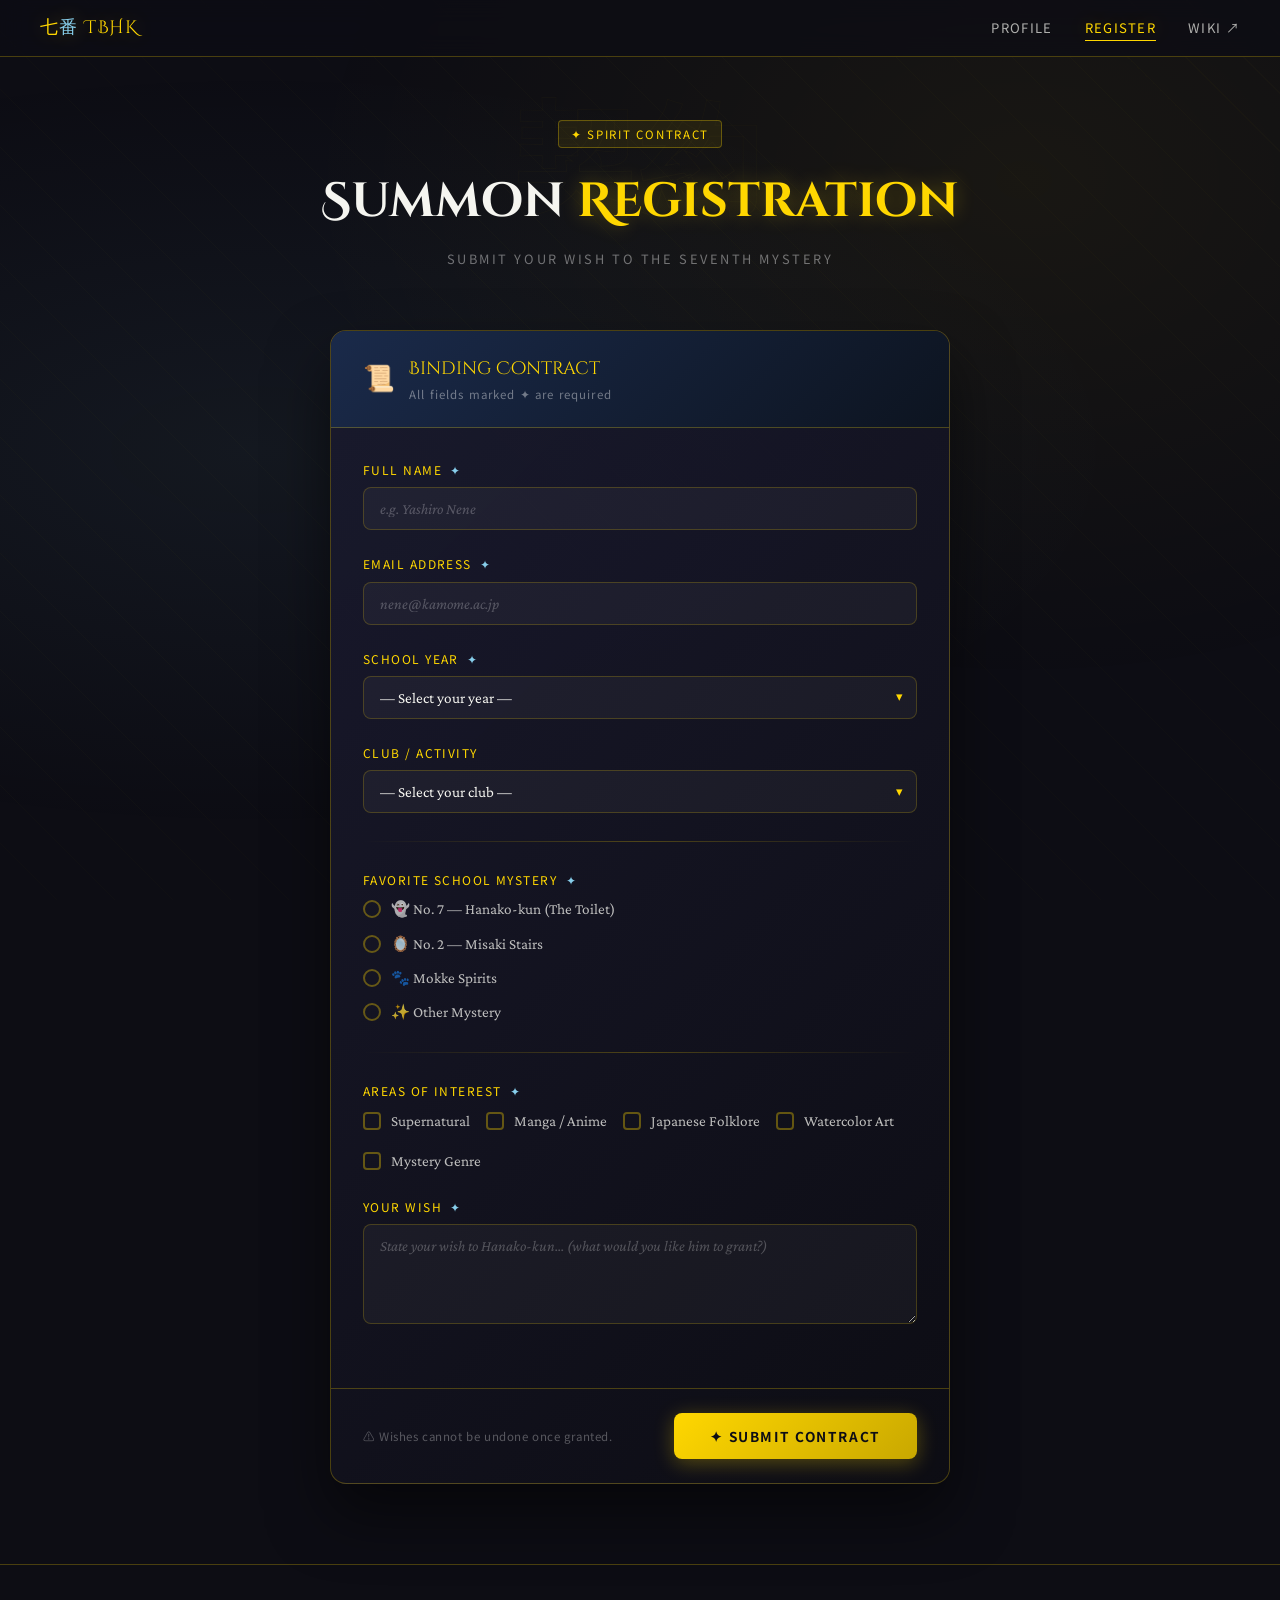
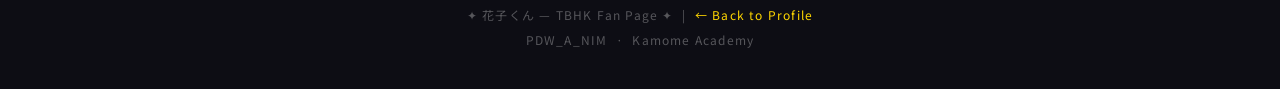
==== form.html @ 8c03b7d5 "first commit" ====
<!DOCTYPE html>
<html lang="id">
<head>
  <meta charset="UTF-8" />
  <meta name="viewport" content="width=device-width, initial-scale=1.0" />
  <title>TBHK — Summon Registration</title>
  <link rel="stylesheet" href="style.css" />
</head>
<body>

  <!-- NAVBAR -->
  <nav class="navbar">
    <a href="index.html" class="nav-logo">七<span>番</span> TBHK</a>
    <ul class="nav-links">
      <li><a href="index.html">Profile</a></li>
      <li><a href="form.html" class="active">Register</a></li>
      <li><a href="https://tbhk.fandom.com/wiki/Hanako" target="_blank">Wiki ↗</a></li>
    </ul>
  </nav>

  <!-- FORM HERO -->
  <div class="form-hero">
    <div class="hero-bg-text" style="font-size:clamp(50px,10vw,120px); opacity:0.4;">契約</div>
    <div class="section-tag" style="margin: 0 auto 16px; display:inline-flex;">✦ Spirit Contract</div>
    <h1 class="form-hero-title">Summon <span class="accent-gold">Registration</span></h1>
    <p class="form-hero-sub">Submit your wish to the seventh mystery</p>
  </div>

  <!-- FORM -->
  <div class="form-container">
    <div class="form-card">

      <!-- Form Header -->
      <div class="form-card-header">
        <span class="form-card-header-icon">📜</span>
        <div>
          <div class="form-card-title">Binding Contract</div>
          <div class="form-card-subtitle">All fields marked ✦ are required</div>
        </div>
      </div>

      <!-- Form Body -->
      <div class="form-body">

        <!-- Name -->
        <div class="form-group">
          <label class="form-label" for="name">Full Name <span class="required">✦</span></label>
          <input type="text" id="name" class="form-input" placeholder="e.g. Yashiro Nene" required />
        </div>

        <!-- Email -->
        <div class="form-group">
          <label class="form-label" for="email">Email Address <span class="required">✦</span></label>
          <input type="email" id="email" class="form-input" placeholder="nene@kamome.ac.jp" required />
        </div>

        <!-- School Year (Dropdown) -->
        <div class="form-group">
          <label class="form-label" for="year">School Year <span class="required">✦</span></label>
          <div class="select-wrap">
            <select id="year" class="form-select" required>
              <option value="" disabled selected>— Select your year —</option>
              <option value="1">1st Year</option>
              <option value="2">2nd Year</option>
              <option value="3">3rd Year</option>
              <option value="staff">Staff / Teacher</option>
            </select>
          </div>
        </div>

        <!-- Club (Dropdown) -->
        <div class="form-group">
          <label class="form-label" for="club">Club / Activity</label>
          <div class="select-wrap">
            <select id="club" class="form-select">
              <option value="" disabled selected>— Select your club —</option>
              <option value="broadcast">Broadcasting Club</option>
              <option value="art">Art Club</option>
              <option value="drama">Drama Club</option>
              <option value="none">No Club</option>
            </select>
          </div>
        </div>

        <div class="form-divider"></div>

        <!-- Favorite Mystery (Radio) -->
        <div class="form-group">
          <label class="form-label">Favorite School Mystery <span class="required">✦</span></label>
          <div class="radio-group">
            <label class="radio-item">
              <input type="radio" name="mystery" value="hanako" />
              👻 No. 7 — Hanako-kun (The Toilet)
            </label>
            <label class="radio-item">
              <input type="radio" name="mystery" value="misaki" />
              🪞 No. 2 — Misaki Stairs
            </label>
            <label class="radio-item">
              <input type="radio" name="mystery" value="mokke" />
              🐾 Mokke Spirits
            </label>
            <label class="radio-item">
              <input type="radio" name="mystery" value="other" />
              ✨ Other Mystery
            </label>
          </div>
        </div>

        <div class="form-divider"></div>

        <!-- Interests (Checkbox) -->
        <div class="form-group">
          <label class="form-label">Areas of Interest <span class="required">✦</span></label>
          <div class="checkbox-group inline">
            <label class="checkbox-item">
              <input type="checkbox" name="interest" value="supernatural" />
              Supernatural
            </label>
            <label class="checkbox-item">
              <input type="checkbox" name="interest" value="manga" />
              Manga / Anime
            </label>
            <label class="checkbox-item">
              <input type="checkbox" name="interest" value="folklore" />
              Japanese Folklore
            </label>
            <label class="checkbox-item">
              <input type="checkbox" name="interest" value="art" />
              Watercolor Art
            </label>
            <label class="checkbox-item">
              <input type="checkbox" name="interest" value="mystery" />
              Mystery Genre
            </label>
          </div>
        </div>

        <!-- Wish / Message -->
        <div class="form-group">
          <label class="form-label" for="wish">Your Wish <span class="required">✦</span></label>
          <textarea id="wish" class="form-textarea" placeholder="State your wish to Hanako-kun... (what would you like him to grant?)" required></textarea>
        </div>

      </div><!-- /form-body -->

      <!-- Form Footer -->
      <div class="form-footer">
        <span class="form-footer-note">⚠ Wishes cannot be undone once granted.</span>
        <button class="btn-submit" onclick="handleSubmit()">✦ Submit Contract</button>
      </div>

    </div><!-- /form-card -->
  </div>

  <!-- Toast -->
  <div class="toast" id="toast">
    <span>✦</span>
    <span id="toast-msg">Contract submitted successfully!</span>
  </div>

  <!-- FOOTER -->
  <footer>
    <p>✦ 花子くん — TBHK Fan Page ✦ &nbsp;|&nbsp; <a href="index.html">← Back to Profile</a></p>
    <p style="margin-top:6px;">PDW_A_NIM &nbsp;·&nbsp; Kamome Academy</p>
  </footer>

  <script src="main.js"></script>
</body>
</html>
---- style.css ----
/* =============================================
   TBHK THEME - HANAKO COLOR PALETTE
   Colors: #1a1a2e (deep navy/black), #FFD700 (gold),
           #87CEEB (sky blue), #ffffff, #c8a97e (aged paper)
   ============================================= */

@import url('https://fonts.googleapis.com/css2?family=Cinzel+Decorative:wght@400;700;900&family=Crimson+Pro:ital,wght@0,300;0,400;0,600;1,300;1,400&family=Noto+Sans+JP:wght@300;400;700&display=swap');

/* ---- CSS Variables ---- */
:root {
  --black: #0d0d14;
  --deep-navy: #1a1a2e;
  --navy: #16213e;
  --gold: #FFD700;
  --gold-dark: #c9a800;
  --gold-light: #fff0a0;
  --sky: #87CEEB;
  --sky-dark: #5aabd6;
  --white: #f5f5f0;
  --paper: #e8dcc8;
  --ghost: rgba(255,255,255,0.07);
  --ghost-border: rgba(255,215,0,0.25);
  --shadow-gold: 0 0 20px rgba(255,215,0,0.3);
  --shadow-sky: 0 0 20px rgba(135,206,235,0.3);
  --font-display: 'Cinzel Decorative', serif;
  --font-body: 'Crimson Pro', serif;
  --font-jp: 'Noto Sans JP', sans-serif;
  --radius: 16px;
  --radius-sm: 8px;
}

/* ---- Reset & Base ---- */
*, *::before, *::after { box-sizing: border-box; margin: 0; padding: 0; }

html { scroll-behavior: smooth; }

body {
  background-color: var(--black);
  color: var(--white);
  font-family: var(--font-body);
  font-size: 16px;
  line-height: 1.6;
  min-height: 100vh;
  overflow-x: hidden;
}

/* ---- Background Texture ---- */
body::before {
  content: '';
  position: fixed;
  inset: 0;
  background:
    radial-gradient(ellipse at 20% 50%, rgba(135,206,235,0.06) 0%, transparent 60%),
    radial-gradient(ellipse at 80% 20%, rgba(255,215,0,0.05) 0%, transparent 50%),
    repeating-linear-gradient(
      45deg,
      transparent,
      transparent 40px,
      rgba(255,215,0,0.015) 40px,
      rgba(255,215,0,0.015) 41px
    );
  pointer-events: none;
  z-index: 0;
}

/* ---- Scrollbar ---- */
::-webkit-scrollbar { width: 6px; }
::-webkit-scrollbar-track { background: var(--black); }
::-webkit-scrollbar-thumb { background: var(--gold-dark); border-radius: 3px; }

/* =========================================
   NAVBAR
   ========================================= */
.navbar {
  position: fixed;
  top: 0; left: 0; right: 0;
  z-index: 100;
  display: flex;
  align-items: center;
  justify-content: space-between;
  padding: 14px 40px;
  background: rgba(13,13,20,0.85);
  backdrop-filter: blur(12px);
  border-bottom: 1px solid var(--ghost-border);
}

.nav-logo {
  font-family: var(--font-display);
  font-size: 1.1rem;
  color: var(--gold);
  text-decoration: none;
  letter-spacing: 0.08em;
  text-shadow: var(--shadow-gold);
}

.nav-logo span {
  color: var(--sky);
}

.nav-links {
  display: flex;
  gap: 32px;
  list-style: none;
}

.nav-links a {
  font-family: var(--font-jp);
  font-size: 0.82rem;
  color: rgba(245,245,240,0.7);
  text-decoration: none;
  letter-spacing: 0.1em;
  text-transform: uppercase;
  transition: color 0.3s, text-shadow 0.3s;
  position: relative;
}

.nav-links a::after {
  content: '';
  position: absolute;
  bottom: -4px; left: 0; right: 0;
  height: 1px;
  background: var(--gold);
  transform: scaleX(0);
  transform-origin: left;
  transition: transform 0.3s ease;
}

.nav-links a:hover,
.nav-links a.active {
  color: var(--gold);
  text-shadow: var(--shadow-gold);
}

.nav-links a:hover::after,
.nav-links a.active::after {
  transform: scaleX(1);
}

/* =========================================
   HERO SECTION (index.html)
   ========================================= */
.hero {
  position: relative;
  min-height: 100vh;
  display: flex;
  align-items: center;
  padding: 100px 40px 60px;
  overflow: hidden;
}

.hero-bg-text {
  position: absolute;
  top: 50%;
  left: 50%;
  transform: translate(-50%, -50%);
  font-family: var(--font-display);
  font-size: clamp(80px, 15vw, 180px);
  font-weight: 900;
  color: transparent;
  -webkit-text-stroke: 1px rgba(255,215,0,0.06);
  white-space: nowrap;
  pointer-events: none;
  user-select: none;
  letter-spacing: 0.05em;
}

.hero-content {
  position: relative;
  z-index: 1;
  max-width: 1200px;
  margin: 0 auto;
  display: grid;
  grid-template-columns: 1fr 380px;
  gap: 60px;
  align-items: center;
  width: 100%;
}

/* ---- Profile Card ---- */
.profile-card {
  background: linear-gradient(135deg, rgba(26,26,46,0.9) 0%, rgba(13,13,20,0.95) 100%);
  border: 1px solid var(--ghost-border);
  border-radius: var(--radius);
  overflow: hidden;
  box-shadow: 0 20px 60px rgba(0,0,0,0.5), var(--shadow-gold);
  animation: fadeInUp 0.8s ease forwards;
}

.card-header {
  position: relative;
  background: linear-gradient(135deg, #1a2a4a 0%, #0d1a35 100%);
  padding: 28px 28px 20px;
  border-bottom: 1px solid var(--ghost-border);
  overflow: hidden;
}

.card-header::before {
  content: '';
  position: absolute;
  top: -30px; right: -30px;
  width: 120px; height: 120px;
  background: radial-gradient(circle, rgba(255,215,0,0.15) 0%, transparent 70%);
  border-radius: 50%;
}

.card-badge {
  display: inline-flex;
  align-items: center;
  gap: 8px;
  background: rgba(255,215,0,0.12);
  border: 1px solid var(--gold);
  border-radius: 4px;
  padding: 3px 10px;
  font-family: var(--font-jp);
  font-size: 0.72rem;
  color: var(--gold);
  letter-spacing: 0.1em;
  margin-bottom: 12px;
}

.card-badge::before {
  content: '✦';
  font-size: 0.6rem;
}

.card-name {
  font-family: var(--font-display);
  font-size: 2.2rem;
  font-weight: 900;
  color: var(--white);
  letter-spacing: 0.05em;
  line-height: 1.1;
  margin-bottom: 4px;
}

.card-subtitle {
  font-family: var(--font-jp);
  font-size: 0.75rem;
  color: var(--sky);
  letter-spacing: 0.2em;
  text-transform: uppercase;
}

.card-type {
  position: absolute;
  top: 24px; right: 24px;
  text-align: right;
}

.card-type-label {
  font-family: var(--font-jp);
  font-size: 0.65rem;
  color: rgba(255,255,255,0.4);
  letter-spacing: 0.15em;
  display: block;
  margin-bottom: 4px;
}

.card-type-value {
  font-family: var(--font-body);
  font-size: 0.9rem;
  font-weight: 600;
  color: var(--sky);
}

/* Stars rating */
.stars {
  display: flex;
  gap: 3px;
  margin-top: 8px;
}

.stars span {
  color: var(--gold);
  font-size: 0.85rem;
  text-shadow: 0 0 6px rgba(255,215,0,0.6);
}

.card-body {
  padding: 24px 28px;
}

/* Tab navigation (like Gallery/Home/Lore in ref) */
.tab-nav {
  display: flex;
  gap: 0;
  border-bottom: 1px solid var(--ghost-border);
  margin-bottom: 20px;
}

.tab-btn {
  background: none;
  border: none;
  padding: 8px 16px;
  font-family: var(--font-jp);
  font-size: 0.78rem;
  color: rgba(255,255,255,0.4);
  cursor: pointer;
  letter-spacing: 0.08em;
  border-bottom: 2px solid transparent;
  margin-bottom: -1px;
  transition: all 0.3s;
}

.tab-btn.active {
  color: var(--gold);
  border-bottom-color: var(--gold);
}

.tab-content { display: none; }
.tab-content.active { display: block; animation: fadeIn 0.3s ease; }

/* Avatar */
.avatar-wrap {
  display: flex;
  justify-content: center;
  margin-bottom: 16px;
}

.avatar {
  width: 100px; height: 100px;
  border-radius: 50%;
  border: 3px solid var(--gold);
  box-shadow: 0 0 0 6px rgba(255,215,0,0.1), var(--shadow-gold);
  background: linear-gradient(135deg, #1a2a4a, #0d1a35);
  display: flex;
  align-items: center;
  justify-content: center;
  font-size: 2.5rem;
  position: relative;
  overflow: hidden;
}

.avatar-placeholder {
  font-size: 2.5rem;
  filter: drop-shadow(0 0 8px rgba(255,215,0,0.5));
}

/* Stat description */
.char-desc {
  font-family: var(--font-body);
  font-size: 0.82rem;
  font-style: italic;
  color: rgba(255,255,255,0.5);
  text-align: center;
  margin-bottom: 8px;
}

.char-title-big {
  font-family: var(--font-display);
  font-size: 1.3rem;
  color: var(--white);
  text-align: center;
  margin-bottom: 16px;
}

/* ---- Skill Icons (like King's Castling etc) ---- */
.skill-grid {
  display: grid;
  grid-template-columns: repeat(3, 1fr);
  gap: 12px;
  margin-bottom: 16px;
}

.skill-icon {
  background: linear-gradient(135deg, rgba(135,206,235,0.12), rgba(26,26,46,0.8));
  border: 1px solid rgba(135,206,235,0.25);
  border-radius: var(--radius-sm);
  padding: 14px 8px 10px;
  text-align: center;
  cursor: pointer;
  transition: all 0.3s;
}

.skill-icon:hover {
  border-color: var(--gold);
  box-shadow: var(--shadow-gold);
  transform: translateY(-2px);
}

.skill-icon-emoji {
  font-size: 1.5rem;
  display: block;
  margin-bottom: 6px;
  filter: drop-shadow(0 0 4px rgba(255,215,0,0.4));
}

.skill-icon-name {
  font-family: var(--font-jp);
  font-size: 0.62rem;
  color: rgba(255,255,255,0.6);
  letter-spacing: 0.05em;
}

/* ---- Stat chart area ---- */
.stat-area {
  background: rgba(135,206,235,0.05);
  border: 1px solid rgba(135,206,235,0.15);
  border-radius: var(--radius-sm);
  padding: 16px;
  margin-bottom: 16px;
}

.stat-label {
  font-family: var(--font-jp);
  font-size: 0.75rem;
  color: var(--sky);
  margin-bottom: 12px;
  letter-spacing: 0.1em;
}

.stat-bars {
  display: flex;
  flex-direction: column;
  gap: 8px;
}

.stat-row {
  display: flex;
  align-items: center;
  gap: 10px;
}

.stat-name {
  font-family: var(--font-jp);
  font-size: 0.68rem;
  color: rgba(255,255,255,0.5);
  width: 60px;
  flex-shrink: 0;
}

.stat-bar-track {
  flex: 1;
  height: 4px;
  background: rgba(255,255,255,0.08);
  border-radius: 2px;
  overflow: hidden;
}

.stat-bar-fill {
  height: 100%;
  border-radius: 2px;
  background: linear-gradient(90deg, var(--sky-dark), var(--sky));
  box-shadow: 0 0 6px rgba(135,206,235,0.5);
  transform-origin: left;
  animation: barGrow 1s ease forwards;
  animation-delay: var(--delay, 0s);
  transform: scaleX(0);
}

.stat-val {
  font-family: var(--font-jp);
  font-size: 0.68rem;
  color: var(--sky);
  width: 28px;
  text-align: right;
}

/* ---- Talent cards ---- */
.talent-grid {
  display: grid;
  grid-template-columns: 1fr 1fr;
  gap: 10px;
}

.talent-card {
  background: linear-gradient(135deg, rgba(255,215,0,0.1), rgba(26,26,46,0.8));
  border: 1px solid rgba(255,215,0,0.2);
  border-radius: var(--radius-sm);
  padding: 14px;
}

.talent-card-header {
  display: flex;
  align-items: center;
  gap: 8px;
  margin-bottom: 8px;
}

.talent-icon {
  font-size: 1.2rem;
  filter: drop-shadow(0 0 4px rgba(255,215,0,0.5));
}

.talent-name {
  font-family: var(--font-jp);
  font-size: 0.7rem;
  color: rgba(255,255,255,0.6);
  letter-spacing: 0.05em;
}

.talent-value {
  font-family: var(--font-display);
  font-size: 1.4rem;
  font-weight: 700;
  color: var(--gold);
  text-shadow: var(--shadow-gold);
}

/* =========================================
   MAIN INFO SECTION
   ========================================= */
.hero-info {
  position: relative;
  z-index: 1;
}

.section-tag {
  display: inline-flex;
  align-items: center;
  gap: 8px;
  background: rgba(255,215,0,0.08);
  border: 1px solid rgba(255,215,0,0.3);
  border-radius: 4px;
  padding: 4px 12px;
  font-family: var(--font-jp);
  font-size: 0.72rem;
  color: var(--gold);
  letter-spacing: 0.15em;
  text-transform: uppercase;
  margin-bottom: 20px;
}

.hero-title {
  font-family: var(--font-display);
  font-size: clamp(2rem, 4vw, 3.2rem);
  font-weight: 900;
  line-height: 1.1;
  margin-bottom: 12px;
  color: var(--white);
}

.hero-title .accent-gold { color: var(--gold); text-shadow: var(--shadow-gold); }
.hero-title .accent-sky { color: var(--sky); }

.hero-subtitle {
  font-family: var(--font-jp);
  font-size: 0.85rem;
  color: rgba(255,255,255,0.45);
  letter-spacing: 0.2em;
  text-transform: uppercase;
  margin-bottom: 24px;
}

.hero-desc {
  font-family: var(--font-body);
  font-size: 1.05rem;
  color: rgba(245,245,240,0.7);
  line-height: 1.8;
  max-width: 520px;
  margin-bottom: 36px;
  border-left: 2px solid var(--gold);
  padding-left: 16px;
}

.hero-actions {
  display: flex;
  gap: 14px;
  flex-wrap: wrap;
}

/* ---- Buttons ---- */
.btn {
  display: inline-flex;
  align-items: center;
  gap: 8px;
  padding: 12px 28px;
  border-radius: var(--radius-sm);
  font-family: var(--font-jp);
  font-size: 0.82rem;
  font-weight: 700;
  letter-spacing: 0.1em;
  text-decoration: none;
  cursor: pointer;
  border: none;
  transition: all 0.3s;
  text-transform: uppercase;
}

.btn-gold {
  background: linear-gradient(135deg, var(--gold), var(--gold-dark));
  color: var(--black);
  box-shadow: 0 4px 20px rgba(255,215,0,0.3);
}

.btn-gold:hover {
  transform: translateY(-2px);
  box-shadow: 0 8px 30px rgba(255,215,0,0.5);
}

.btn-outline {
  background: transparent;
  border: 1px solid var(--ghost-border);
  color: var(--white);
}

.btn-outline:hover {
  border-color: var(--gold);
  color: var(--gold);
  box-shadow: var(--shadow-gold);
}

/* =========================================
   INFO CARDS SECTION
   ========================================= */
.section {
  position: relative;
  z-index: 1;
  padding: 80px 40px;
  max-width: 1200px;
  margin: 0 auto;
}

.section-title {
  font-family: var(--font-display);
  font-size: 1.6rem;
  color: var(--gold);
  margin-bottom: 8px;
  text-shadow: var(--shadow-gold);
}

.section-divider {
  width: 60px;
  height: 2px;
  background: linear-gradient(90deg, var(--gold), transparent);
  margin-bottom: 36px;
}

.info-grid {
  display: grid;
  grid-template-columns: repeat(3, 1fr);
  gap: 20px;
}

.info-card {
  background: linear-gradient(135deg, rgba(26,26,46,0.8), rgba(13,13,20,0.9));
  border: 1px solid var(--ghost-border);
  border-radius: var(--radius);
  padding: 28px;
  transition: all 0.3s;
  position: relative;
  overflow: hidden;
}

.info-card::before {
  content: '';
  position: absolute;
  top: 0; left: 0; right: 0;
  height: 2px;
  background: linear-gradient(90deg, var(--gold), var(--sky), transparent);
  opacity: 0;
  transition: opacity 0.3s;
}

.info-card:hover {
  border-color: rgba(255,215,0,0.4);
  transform: translateY(-4px);
  box-shadow: 0 20px 40px rgba(0,0,0,0.4), var(--shadow-gold);
}

.info-card:hover::before { opacity: 1; }

.info-card-icon {
  font-size: 2rem;
  margin-bottom: 16px;
  filter: drop-shadow(0 0 6px rgba(255,215,0,0.4));
}

.info-card-title {
  font-family: var(--font-jp);
  font-size: 0.8rem;
  color: var(--gold);
  letter-spacing: 0.12em;
  text-transform: uppercase;
  margin-bottom: 8px;
}

.info-card-text {
  font-family: var(--font-body);
  font-size: 0.95rem;
  color: rgba(245,245,240,0.65);
  line-height: 1.7;
}

/* =========================================
   FOOTER
   ========================================= */
footer {
  position: relative;
  z-index: 1;
  text-align: center;
  padding: 40px;
  border-top: 1px solid var(--ghost-border);
  font-family: var(--font-jp);
  font-size: 0.75rem;
  color: rgba(255,255,255,0.3);
  letter-spacing: 0.1em;
}

footer a {
  color: var(--gold);
  text-decoration: none;
  transition: opacity 0.3s;
}
footer a:hover { opacity: 0.7; }

/* =========================================
   FORM PAGE (form.html)
   ========================================= */
.form-hero {
  position: relative;
  padding: 120px 40px 60px;
  text-align: center;
  overflow: hidden;
}

.form-hero-title {
  font-family: var(--font-display);
  font-size: clamp(1.8rem, 4vw, 3rem);
  color: var(--white);
  margin-bottom: 8px;
}

.form-hero-title .accent-gold { color: var(--gold); text-shadow: var(--shadow-gold); }

.form-hero-sub {
  font-family: var(--font-jp);
  font-size: 0.8rem;
  color: rgba(255,255,255,0.4);
  letter-spacing: 0.2em;
  text-transform: uppercase;
}

.form-container {
  max-width: 700px;
  margin: 0 auto;
  padding: 0 40px 80px;
  position: relative;
  z-index: 1;
}

.form-card {
  background: linear-gradient(135deg, rgba(26,26,46,0.95), rgba(13,13,20,0.98));
  border: 1px solid var(--ghost-border);
  border-radius: var(--radius);
  overflow: hidden;
  box-shadow: 0 30px 60px rgba(0,0,0,0.5);
}

.form-card-header {
  background: linear-gradient(135deg, #1a2a4a 0%, #0d1420 100%);
  padding: 24px 32px;
  border-bottom: 1px solid var(--ghost-border);
  display: flex;
  align-items: center;
  gap: 14px;
}

.form-card-header-icon { font-size: 1.6rem; }

.form-card-title {
  font-family: var(--font-display);
  font-size: 1.1rem;
  color: var(--gold);
}

.form-card-subtitle {
  font-family: var(--font-jp);
  font-size: 0.72rem;
  color: rgba(255,255,255,0.4);
  letter-spacing: 0.1em;
  margin-top: 2px;
}

.form-body {
  padding: 32px;
}

/* ---- Form Groups ---- */
.form-group {
  margin-bottom: 24px;
}

.form-label {
  display: block;
  font-family: var(--font-jp);
  font-size: 0.75rem;
  color: var(--gold);
  letter-spacing: 0.12em;
  text-transform: uppercase;
  margin-bottom: 8px;
}

.form-label .required { color: var(--sky); margin-left: 4px; }

.form-input,
.form-select,
.form-textarea {
  width: 100%;
  background: rgba(255,255,255,0.04);
  border: 1px solid rgba(255,215,0,0.2);
  border-radius: var(--radius-sm);
  padding: 12px 16px;
  color: var(--white);
  font-family: var(--font-body);
  font-size: 0.95rem;
  outline: none;
  transition: all 0.3s;
  appearance: none;
}

.form-input::placeholder,
.form-textarea::placeholder {
  color: rgba(255,255,255,0.25);
  font-style: italic;
}

.form-input:focus,
.form-select:focus,
.form-textarea:focus {
  border-color: var(--gold);
  background: rgba(255,215,0,0.04);
  box-shadow: 0 0 0 3px rgba(255,215,0,0.1);
}

.form-textarea { min-height: 100px; resize: vertical; }

/* Select styling */
.select-wrap { position: relative; }

.select-wrap::after {
  content: '▾';
  position: absolute;
  right: 14px;
  top: 50%;
  transform: translateY(-50%);
  color: var(--gold);
  pointer-events: none;
  font-size: 0.8rem;
}

.form-select option { background: var(--deep-navy); }

/* Radio & Checkbox */
.radio-group,
.checkbox-group {
  display: flex;
  flex-direction: column;
  gap: 10px;
}

.radio-group.inline,
.checkbox-group.inline {
  flex-direction: row;
  flex-wrap: wrap;
  gap: 16px;
}

.radio-item,
.checkbox-item {
  display: flex;
  align-items: center;
  gap: 10px;
  cursor: pointer;
  font-family: var(--font-body);
  font-size: 0.95rem;
  color: rgba(245,245,240,0.75);
  transition: color 0.3s;
}

.radio-item:hover,
.checkbox-item:hover { color: var(--gold); }

.radio-item input[type="radio"],
.checkbox-item input[type="checkbox"] {
  appearance: none;
  width: 18px; height: 18px;
  border: 2px solid rgba(255,215,0,0.35);
  border-radius: 50%;
  cursor: pointer;
  transition: all 0.3s;
  flex-shrink: 0;
  position: relative;
}

.checkbox-item input[type="checkbox"] {
  border-radius: 4px;
}

.radio-item input[type="radio"]:checked,
.checkbox-item input[type="checkbox"]:checked {
  background: var(--gold);
  border-color: var(--gold);
  box-shadow: 0 0 8px rgba(255,215,0,0.5);
}

.radio-item input[type="radio"]:checked::after {
  content: '';
  position: absolute;
  top: 50%; left: 50%;
  transform: translate(-50%, -50%);
  width: 6px; height: 6px;
  background: var(--black);
  border-radius: 50%;
}

.checkbox-item input[type="checkbox"]:checked::after {
  content: '✓';
  position: absolute;
  top: 50%; left: 50%;
  transform: translate(-50%, -50%);
  color: var(--black);
  font-size: 0.7rem;
  font-weight: bold;
  line-height: 1;
}

/* ---- Divider ---- */
.form-divider {
  height: 1px;
  background: linear-gradient(90deg, transparent, var(--ghost-border), transparent);
  margin: 28px 0;
}

/* ---- Form Footer ---- */
.form-footer {
  padding: 24px 32px;
  border-top: 1px solid var(--ghost-border);
  display: flex;
  align-items: center;
  justify-content: space-between;
  gap: 16px;
}

.form-footer-note {
  font-family: var(--font-jp);
  font-size: 0.72rem;
  color: rgba(255,255,255,0.3);
  letter-spacing: 0.05em;
}

.btn-submit {
  background: linear-gradient(135deg, var(--gold), var(--gold-dark));
  color: var(--black);
  border: none;
  padding: 13px 36px;
  border-radius: var(--radius-sm);
  font-family: var(--font-jp);
  font-size: 0.85rem;
  font-weight: 700;
  letter-spacing: 0.12em;
  text-transform: uppercase;
  cursor: pointer;
  transition: all 0.3s;
  box-shadow: 0 4px 20px rgba(255,215,0,0.3);
}

.btn-submit:hover {
  transform: translateY(-2px);
  box-shadow: 0 8px 30px rgba(255,215,0,0.5);
}

/* ---- Toast Notification ---- */
.toast {
  position: fixed;
  bottom: 32px; right: 32px;
  background: linear-gradient(135deg, rgba(26,26,46,0.98), rgba(13,13,20,0.99));
  border: 1px solid var(--gold);
  border-radius: var(--radius-sm);
  padding: 16px 24px;
  font-family: var(--font-jp);
  font-size: 0.82rem;
  color: var(--gold);
  box-shadow: var(--shadow-gold), 0 20px 40px rgba(0,0,0,0.5);
  transform: translateY(100px);
  opacity: 0;
  transition: all 0.4s cubic-bezier(0.34, 1.56, 0.64, 1);
  z-index: 200;
  display: flex;
  align-items: center;
  gap: 10px;
}

.toast.show {
  transform: translateY(0);
  opacity: 1;
}

/* =========================================
   ANIMATIONS
   ========================================= */
@keyframes fadeInUp {
  from { opacity: 0; transform: translateY(30px); }
  to { opacity: 1; transform: translateY(0); }
}

@keyframes fadeIn {
  from { opacity: 0; }
  to { opacity: 1; }
}

@keyframes barGrow {
  to { transform: scaleX(1); }
}

@keyframes float {
  0%, 100% { transform: translateY(0px); }
  50% { transform: translateY(-8px); }
}

@keyframes shimmer {
  0% { background-position: -200% 0; }
  100% { background-position: 200% 0; }
}

.animate-float {
  animation: float 4s ease-in-out infinite;
}

/* Stagger children */
.stagger-in > * {
  opacity: 0;
  animation: fadeInUp 0.6s ease forwards;
}
.stagger-in > *:nth-child(1) { animation-delay: 0.1s; }
.stagger-in > *:nth-child(2) { animation-delay: 0.2s; }
.stagger-in > *:nth-child(3) { animation-delay: 0.3s; }
.stagger-in > *:nth-child(4) { animation-delay: 0.4s; }

/* =========================================
   RESPONSIVE
   ========================================= */
@media (max-width: 900px) {
  .hero-content { grid-template-columns: 1fr; }
  .info-grid { grid-template-columns: 1fr 1fr; }
  .navbar { padding: 14px 20px; }
  .section { padding: 60px 20px; }
  .hero { padding: 100px 20px 60px; }
  .profile-card { order: -1; }
}

@media (max-width: 600px) {
  .info-grid { grid-template-columns: 1fr; }
  .talent-grid { grid-template-columns: 1fr; }
  .nav-links { gap: 16px; }
  .form-footer { flex-direction: column; align-items: flex-start; }
  .form-container { padding: 0 16px 60px; }
  .form-body { padding: 20px; }
}
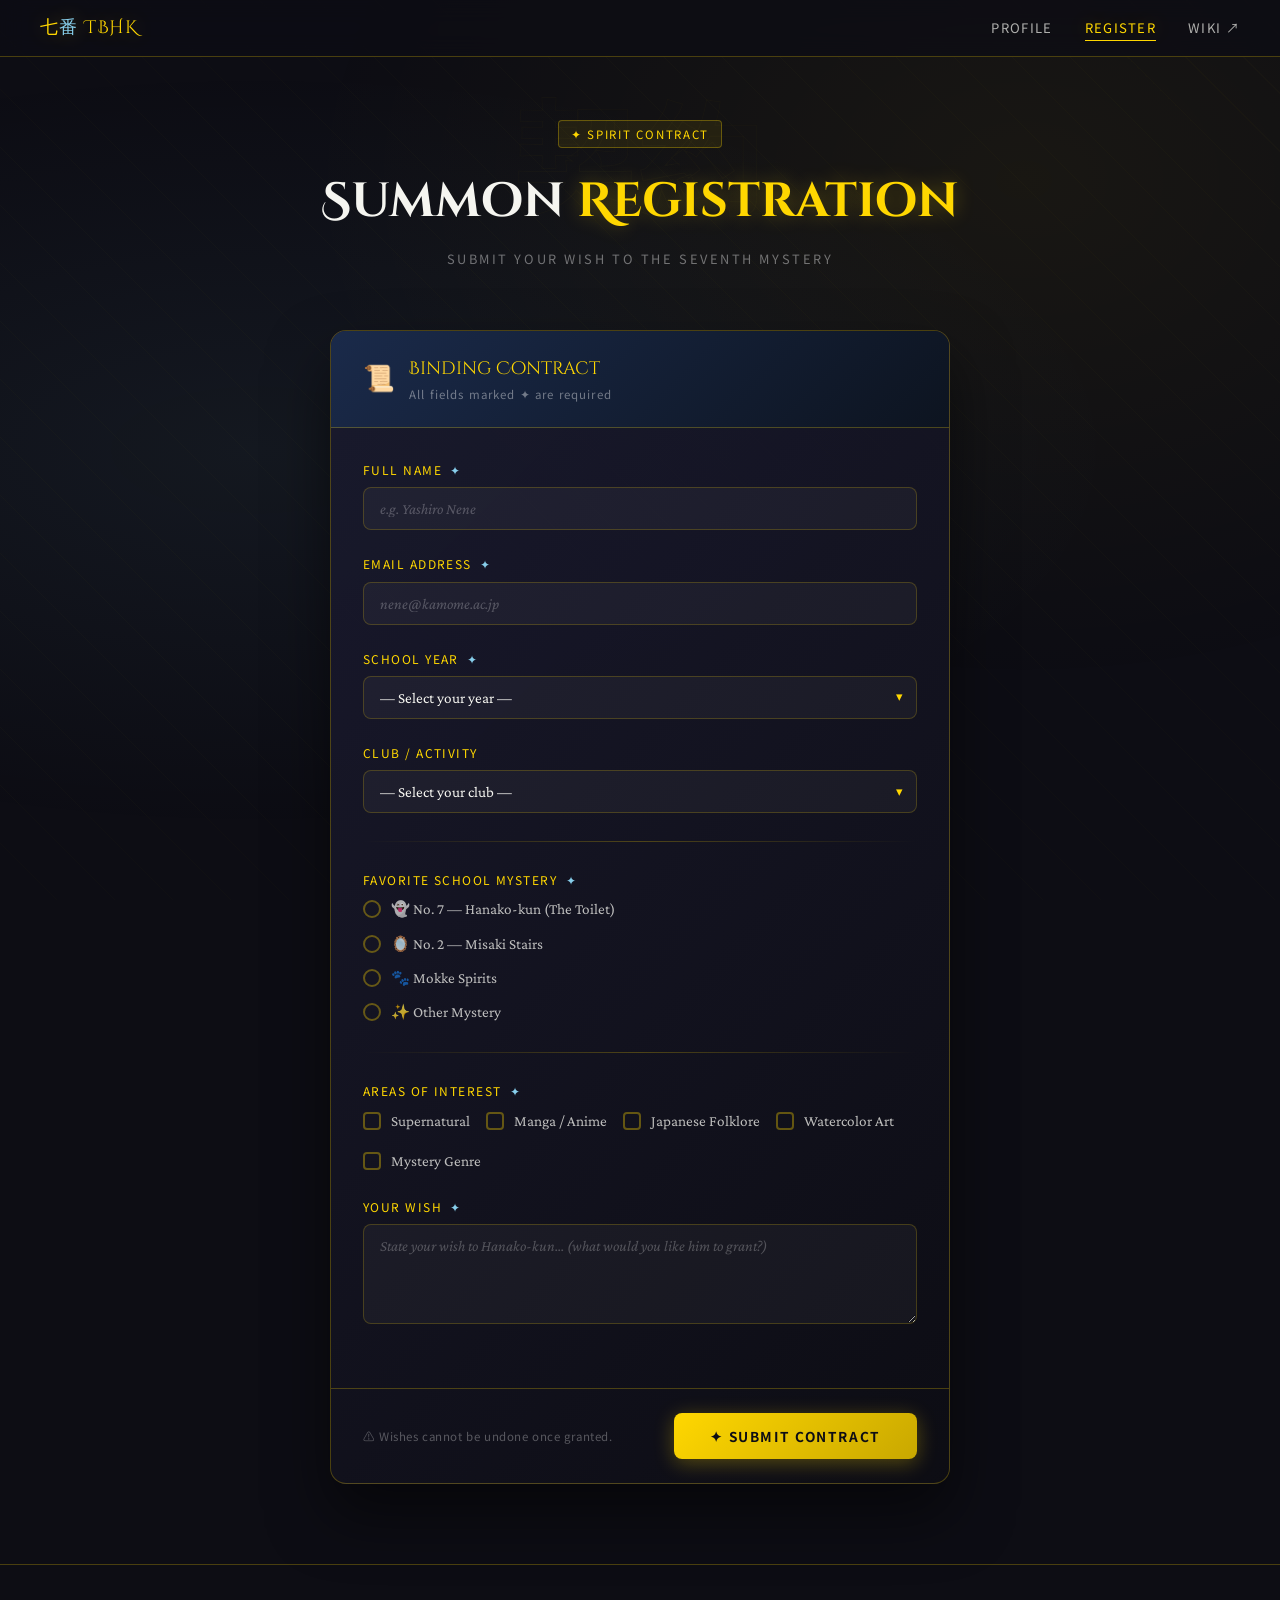
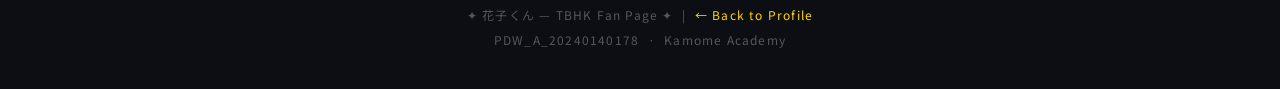
==== commit 24c13e40: "Update" ====
--- a/form.html
+++ b/form.html
@@ -162,7 +162,7 @@
   <!-- FOOTER -->
   <footer>
     <p>✦ 花子くん — TBHK Fan Page ✦ &nbsp;|&nbsp; <a href="index.html">← Back to Profile</a></p>
-    <p style="margin-top:6px;">PDW_A_NIM &nbsp;·&nbsp; Kamome Academy</p>
+    <p style="margin-top:6px;">PDW_A_20240140178 &nbsp;·&nbsp; Kamome Academy</p>
   </footer>
 
   <script src="main.js"></script>
